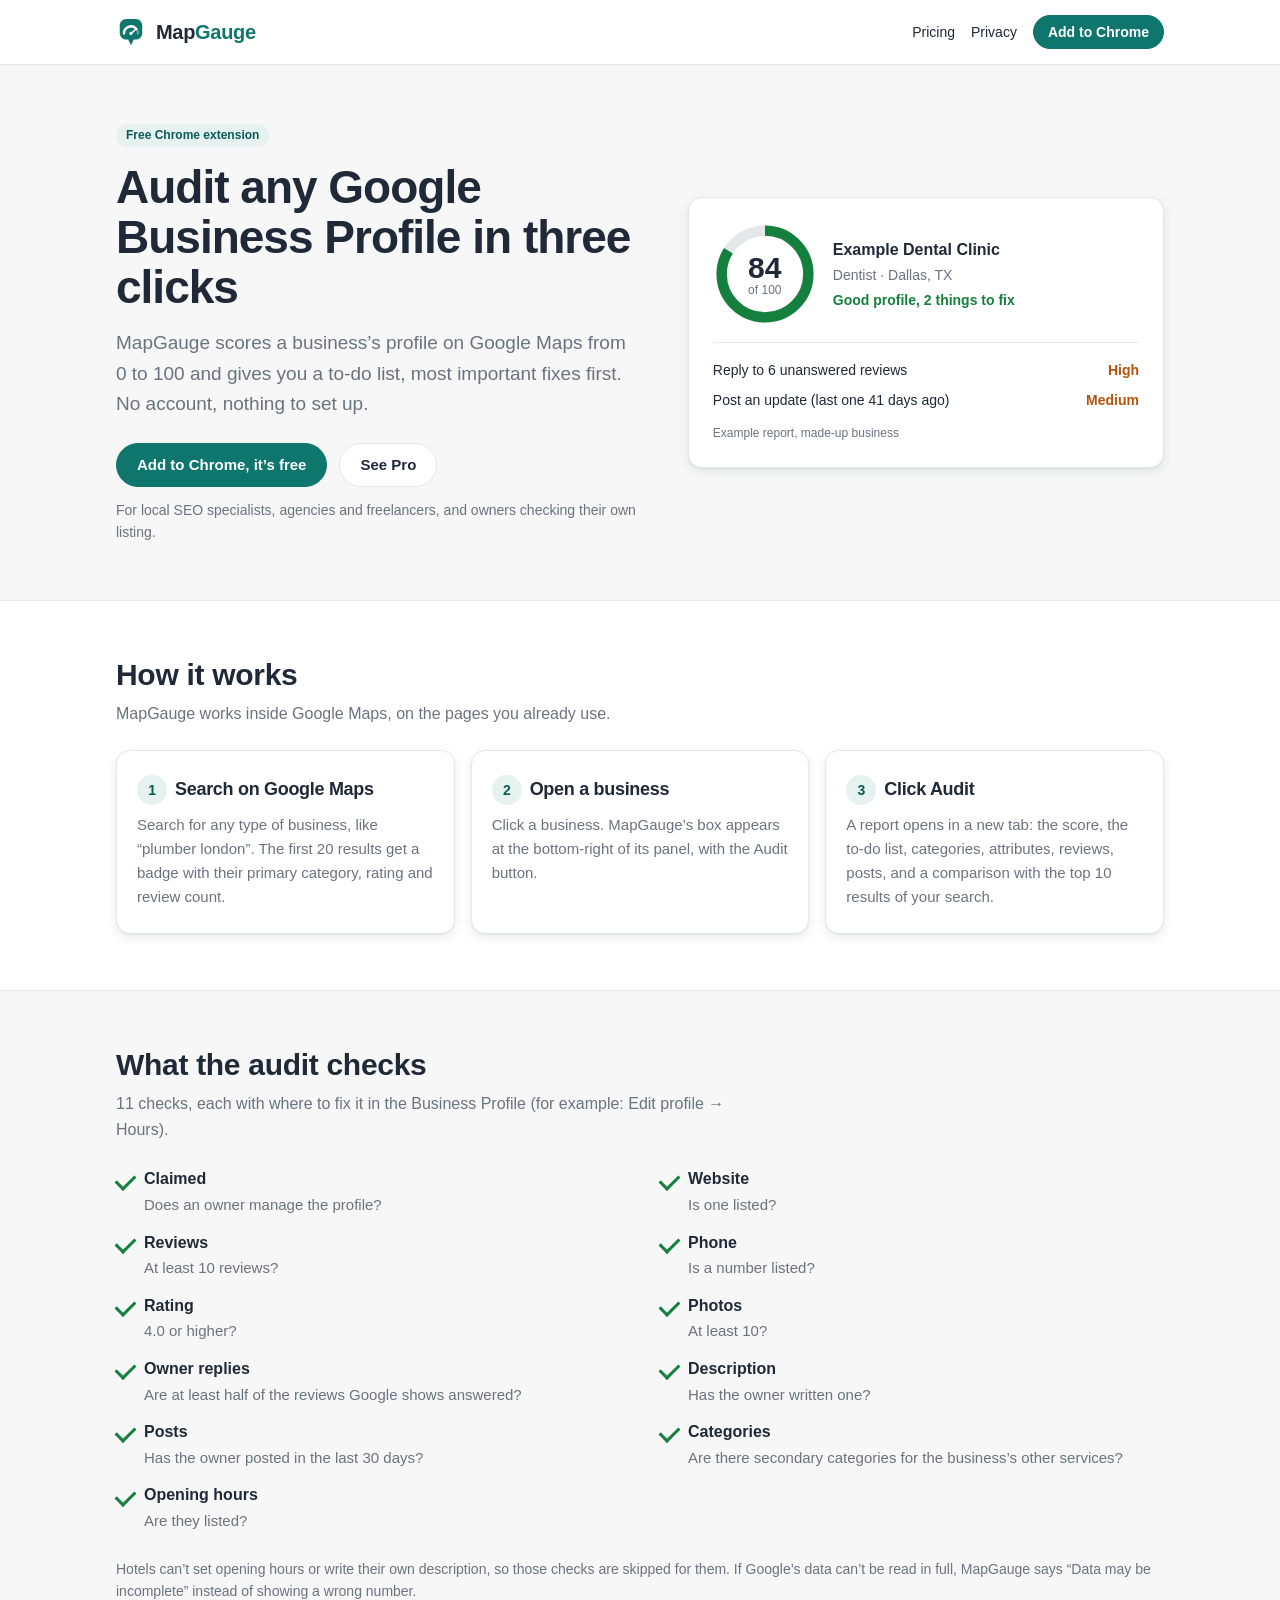
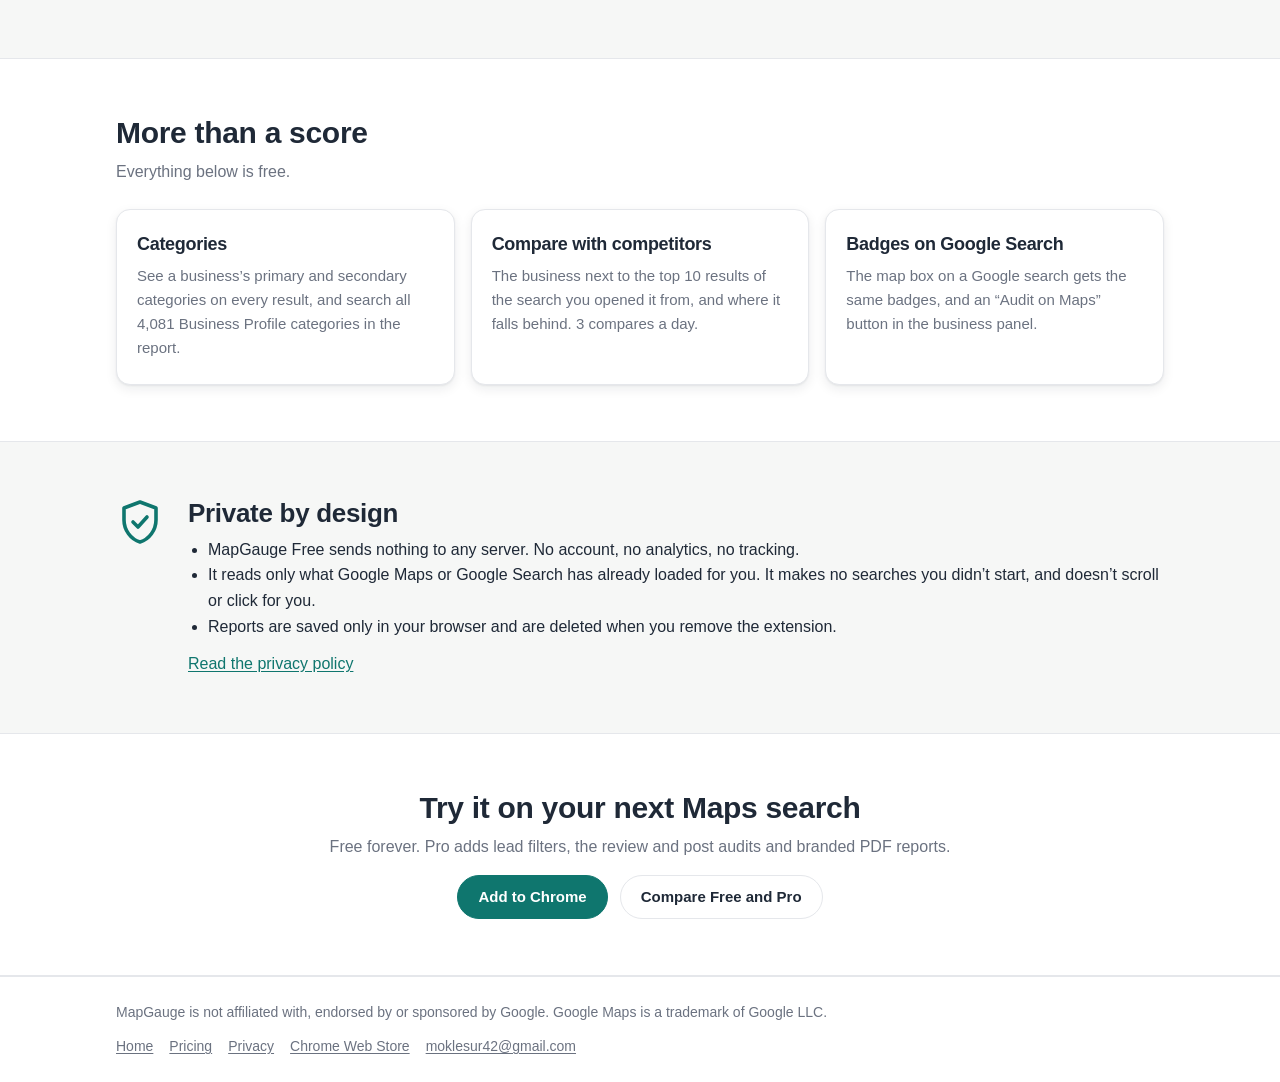
==== index.html @ 006e2885 "Publish the site from MapGauge 45601af" ====
<!doctype html>
<html lang="en">
<head>
  <meta charset="utf-8">
  <meta name="viewport" content="width=device-width, initial-scale=1">
  <meta name="color-scheme" content="light dark">
  <meta name="referrer" content="no-referrer">
  <title>MapGauge: Google Business Profile audit on Google Maps</title>
  <meta name="description" content="A free Chrome extension that scores any Google Business Profile from 0 to 100 on Google Maps and tells you what to fix first. No account, no tracking.">
  <link rel="icon" href="assets/icon-32.png" sizes="32x32">
  <link rel="apple-touch-icon" href="assets/icon-128.png">
  <link rel="stylesheet" href="assets/tokens.css">
  <link rel="stylesheet" href="site.css">
</head>
<body>
  <a class="skip" href="#main">Skip to content</a>
<header class="site-head">
  <div class="wrap">
    <a class="wm" href="./"><img src="assets/mapgauge-pin.svg" width="30" height="30" alt=""><span>Map<b>Gauge</b></span></a>
    <nav class="nav" aria-label="Main">
      <a href="pricing.html">Pricing</a>
      <a href="privacy.html">Privacy</a>
      <a class="btn primary small" href="https://chromewebstore.google.com/detail/imhdnnjecgkalcekgkhhnkkhgpeopabd">Add to Chrome</a>
    </nav>
  </div>
</header>

  <main id="main">
    <section class="hero">
      <div class="wrap">
        <div>
          <span class="pill">Free Chrome extension</span>
          <h1>Audit any Google Business Profile in three clicks</h1>
          <p class="lead">MapGauge scores a business’s profile on Google Maps from 0 to 100 and gives you a to-do list, most important fixes first. No account, nothing to set up.</p>
          <div class="actions">
            <a class="btn primary" href="https://chromewebstore.google.com/detail/imhdnnjecgkalcekgkhhnkkhgpeopabd">Add to Chrome, it’s free</a>
            <a class="btn" href="pricing.html">See Pro</a>
          </div>
          <p class="note">For local SEO specialists, agencies and freelancers, and owners checking their own listing.</p>
        </div>

        <figure class="card example" aria-label="Example report">
          <div class="example-head">
            <span class="ring-wrap" aria-hidden="true">
              <svg class="ring" viewBox="0 0 120 120">
                <circle class="track" cx="60" cy="60" r="50"/>
                <circle class="value" cx="60" cy="60" r="50" pathLength="100" stroke-dasharray="84 100"/>
              </svg>
              <span class="ring-label"><b>84</b><small>of 100</small></span>
            </span>
            <div>
              <b>Example Dental Clinic</b>
              <span class="muted">Dentist · Dallas, TX</span>
              <span class="good">Good profile, 2 things to fix</span>
            </div>
          </div>
          <ul class="todo">
            <li><span>Reply to 6 unanswered reviews</span><b>High</b></li>
            <li><span>Post an update (last one 41 days ago)</span><b>Medium</b></li>
          </ul>
          <figcaption>Example report, made-up business</figcaption>
        </figure>
      </div>
    </section>

    <section class="alt" aria-labelledby="how">
      <div class="wrap">
        <div class="section-head">
          <h2 id="how">How it works</h2>
          <p>MapGauge works inside Google Maps, on the pages you already use.</p>
        </div>
        <ol class="grid">
          <li class="card">
            <h3><span class="num">1</span>Search on Google Maps</h3>
            <p>Search for any type of business, like “plumber london”. The first 20 results get a badge with their primary category, rating and review count.</p>
          </li>
          <li class="card">
            <h3><span class="num">2</span>Open a business</h3>
            <p>Click a business. MapGauge’s box appears at the bottom-right of its panel, with the Audit button.</p>
          </li>
          <li class="card">
            <h3><span class="num">3</span>Click Audit</h3>
            <p>A report opens in a new tab: the score, the to-do list, categories, attributes, reviews, posts, and a comparison with the top 10 results of your search.</p>
          </li>
        </ol>
      </div>
    </section>

    <section aria-labelledby="checks">
      <div class="wrap">
        <div class="section-head">
          <h2 id="checks">What the audit checks</h2>
          <p>11 checks, each with where to fix it in the Business Profile (for example: Edit profile → Hours).</p>
        </div>
        <ul class="checks">
          <li><b>Claimed</b><span>Does an owner manage the profile?</span></li>
          <li><b>Reviews</b><span>At least 10 reviews?</span></li>
          <li><b>Rating</b><span>4.0 or higher?</span></li>
          <li><b>Owner replies</b><span>Are at least half of the reviews Google shows answered?</span></li>
          <li><b>Posts</b><span>Has the owner posted in the last 30 days?</span></li>
          <li><b>Opening hours</b><span>Are they listed?</span></li>
          <li><b>Website</b><span>Is one listed?</span></li>
          <li><b>Phone</b><span>Is a number listed?</span></li>
          <li><b>Photos</b><span>At least 10?</span></li>
          <li><b>Description</b><span>Has the owner written one?</span></li>
          <li><b>Categories</b><span>Are there secondary categories for the business’s other services?</span></li>
        </ul>
        <p class="note">Hotels can’t set opening hours or write their own description, so those checks are skipped for them. If Google’s data can’t be read in full, MapGauge says “Data may be incomplete” instead of showing a wrong number.</p>
      </div>
    </section>

    <section class="alt" aria-labelledby="more">
      <div class="wrap">
        <div class="section-head">
          <h2 id="more">More than a score</h2>
          <p>Everything below is free.</p>
        </div>
        <ul class="grid">
          <li class="card">
            <h3>Categories</h3>
            <p>See a business’s primary and secondary categories on every result, and search all 4,081 Business Profile categories in the report.</p>
          </li>
          <li class="card">
            <h3>Compare with competitors</h3>
            <p>The business next to the top 10 results of the search you opened it from, and where it falls behind. 3 compares a day.</p>
          </li>
          <li class="card">
            <h3>Badges on Google Search</h3>
            <p>The map box on a Google search gets the same badges, and an “Audit on Maps” button in the business panel.</p>
          </li>
        </ul>
      </div>
    </section>

    <section class="privacy-band" aria-labelledby="private">
      <div class="wrap">
        <svg class="shield" viewBox="0 0 24 24" aria-hidden="true"><path d="M12 2 4 5v6c0 5 3.4 9.7 8 11 4.6-1.3 8-6 8-11V5l-8-3z"/><path d="m8.5 12 2.5 2.5 4.5-5"/></svg>
        <div>
          <h2 id="private">Private by design</h2>
          <ul>
            <li>MapGauge Free sends nothing to any server. No account, no analytics, no tracking.</li>
            <li>It reads only what Google Maps or Google Search has already loaded for you. It makes no searches you didn’t start, and doesn’t scroll or click for you.</li>
            <li>Reports are saved only in your browser and are deleted when you remove the extension.</li>
          </ul>
          <a href="privacy.html">Read the privacy policy</a>
        </div>
      </div>
    </section>

    <section class="alt cta" aria-labelledby="start">
      <div class="wrap">
        <h2 id="start">Try it on your next Maps search</h2>
        <p class="muted">Free forever. Pro adds lead filters, the review and post audits and branded PDF reports.</p>
        <div class="actions">
          <a class="btn primary" href="https://chromewebstore.google.com/detail/imhdnnjecgkalcekgkhhnkkhgpeopabd">Add to Chrome</a>
          <a class="btn" href="pricing.html">Compare Free and Pro</a>
        </div>
      </div>
    </section>
  </main>

  <footer class="site-foot">
  <div class="wrap">
    <span>MapGauge is not affiliated with, endorsed by or sponsored by Google. Google Maps is a trademark of Google LLC.</span>
    <nav aria-label="Footer">
      <a href="./">Home</a>
      <a href="pricing.html">Pricing</a>
      <a href="privacy.html">Privacy</a>
      <a href="https://chromewebstore.google.com/detail/imhdnnjecgkalcekgkhhnkkhgpeopabd">Chrome Web Store</a>
      <a href="mailto:moklesur42@gmail.com">moklesur42@gmail.com</a>
    </nav>
  </div>
</footer>
</body>
</html>
---- assets/tokens.css ----
/* MapGauge design tokens: shared by the extension (badges, popup, report page) and later the website.
   Plain CSS variables, no build step. Light by default, dark via system setting or data-theme.
   :host makes the light values work inside the Shadow DOM of badges injected into Google Maps
   (always light there, to match the Maps results list). */
:root, :host {
  /* Brand */
  --mg-brand: #0F766E;
  --mg-brand-strong: #0B5A54;
  --mg-brand-soft: #E6F2F0;
  --mg-on-brand: #FFFFFF;
  --mg-brand-on-ink: #5FD0C2; /* brand text on an --mg-ink background (the Maps tip) */

  /* Surfaces and text */
  --mg-bg: #F6F7F6;
  --mg-card: #FFFFFF;
  --mg-ink: #1F2937;
  --mg-muted: #6B7280;
  --mg-line: #E5E7EB;
  --mg-hover: #F3F4F6;

  /* Score / status */
  --mg-good: #15803D;  --mg-good-soft: #E7F6EC;
  --mg-ok:   #B45309;  --mg-ok-soft:   #FDF3E3;
  --mg-bad:  #B91C1C;  --mg-bad-soft:  #FBEAEA;
  --mg-star: #D97706;

  /* Type: system fonts only (no remote fonts inside the extension) */
  --mg-font: -apple-system, BlinkMacSystemFont, "Segoe UI", Roboto, Helvetica, Arial, sans-serif;
  --mg-mono: ui-monospace, SFMono-Regular, Menlo, Consolas, monospace;
  --mg-text-xs: 11px; --mg-text-sm: 12px; --mg-text-md: 14px; --mg-text-lg: 16px; --mg-text-xl: 20px; --mg-text-2xl: 28px;

  /* Space, radius, shadow */
  --mg-s1: 4px; --mg-s2: 8px; --mg-s3: 12px; --mg-s4: 16px; --mg-s5: 24px; --mg-s6: 32px;
  --mg-r-sm: 6px; --mg-r-md: 10px; --mg-r-lg: 14px; --mg-r-pill: 999px;
  --mg-shadow: 0 1px 2px rgba(16,24,40,.06), 0 4px 12px rgba(16,24,40,.08);
}
@media (prefers-color-scheme: dark) {
  :root:not([data-theme="light"]) {
    --mg-brand: #2BB3A3; --mg-brand-strong: #5FD0C2; --mg-brand-soft: #123B37; --mg-on-brand: #04201D;
    --mg-bg: #121416; --mg-card: #1B1E21; --mg-ink: #E8EAED; --mg-muted: #9AA0A6; --mg-line: #2E3236; --mg-hover: #24282C;
    --mg-good: #4ADE80; --mg-good-soft: #143322; --mg-ok: #FBBF24; --mg-ok-soft: #3A2C10; --mg-bad: #F87171; --mg-bad-soft: #3B1717; --mg-star: #FBBF24;
    --mg-shadow: 0 1px 2px rgba(0,0,0,.4), 0 6px 16px rgba(0,0,0,.35);
  }
}
:root[data-theme="dark"] {
  --mg-brand: #2BB3A3; --mg-brand-strong: #5FD0C2; --mg-brand-soft: #123B37; --mg-on-brand: #04201D;
  --mg-bg: #121416; --mg-card: #1B1E21; --mg-ink: #E8EAED; --mg-muted: #9AA0A6; --mg-line: #2E3236; --mg-hover: #24282C;
  --mg-good: #4ADE80; --mg-good-soft: #143322; --mg-ok: #FBBF24; --mg-ok-soft: #3A2C10; --mg-bad: #F87171; --mg-bad-soft: #3B1717; --mg-star: #FBBF24;
  --mg-shadow: 0 1px 2px rgba(0,0,0,.4), 0 6px 16px rgba(0,0,0,.35);
}
---- site.css ----
/* MapGauge website: home, pricing and privacy. Colours, sizes and radii come from tokens.css
   (a copy of shared/tokens.css, added by scripts/build-site.js). No web fonts, no scripts. */
* { box-sizing: border-box; }
html { -webkit-text-size-adjust: 100%; }
body { margin: 0; background: var(--mg-bg); color: var(--mg-ink); font: var(--mg-text-lg)/1.6 var(--mg-font); }
a { color: var(--mg-brand); text-underline-offset: 2px; }
a:hover { color: var(--mg-brand-strong); }
img, svg { max-width: 100%; }
h1, h2, h3 { line-height: 1.2; letter-spacing: -.3px; }
p, ul, ol { margin: 0 0 var(--mg-s3); }
code { font: .9em var(--mg-mono); background: var(--mg-brand-soft); padding: 1px var(--mg-s1); border-radius: var(--mg-r-sm); overflow-wrap: anywhere; }
.muted { color: var(--mg-muted); }
.small { font-size: var(--mg-text-md); }
.wrap { max-width: 1080px; margin: 0 auto; padding: 0 var(--mg-s4); }
.skip { position: absolute; left: -999px; top: var(--mg-s2); padding: var(--mg-s2) var(--mg-s3); background: var(--mg-card); border-radius: var(--mg-r-sm); }
.skip:focus { left: var(--mg-s2); z-index: 1; }

/* Header */
.site-head { background: var(--mg-card); border-bottom: 1px solid var(--mg-line); }
.site-head .wrap { display: flex; align-items: center; gap: var(--mg-s4); min-height: 64px; flex-wrap: wrap; }
.wm { display: inline-flex; align-items: center; gap: 10px; color: var(--mg-ink); font-size: var(--mg-text-xl); font-weight: 800; letter-spacing: -.3px; text-decoration: none; }
.wm b { color: var(--mg-brand); }
.wm:hover { color: var(--mg-ink); }
.nav { display: flex; align-items: center; gap: var(--mg-s4); margin-left: auto; font-size: var(--mg-text-md); }
.nav a:not(.btn) { color: var(--mg-ink); text-decoration: none; font-weight: 500; }
.nav a:not(.btn):hover, .nav a[aria-current="page"] { color: var(--mg-brand); }

/* Buttons */
.btn { display: inline-block; padding: 11px 20px; border: 1px solid var(--mg-line); border-radius: var(--mg-r-pill); background: var(--mg-card); color: var(--mg-ink); font: 600 15px/1.3 var(--mg-font); text-decoration: none; text-align: center; }
.btn:hover { border-color: var(--mg-brand); color: var(--mg-brand-strong); }
.btn.primary { border-color: var(--mg-brand); background: var(--mg-brand); color: var(--mg-on-brand); }
.btn.primary:hover { border-color: var(--mg-brand-strong); background: var(--mg-brand-strong); color: var(--mg-on-brand); }
.btn.small { padding: 7px 14px; font-size: var(--mg-text-md); }
.btn:focus-visible, a:focus-visible { outline: 2px solid var(--mg-brand); outline-offset: 2px; }
.actions { display: flex; flex-wrap: wrap; gap: var(--mg-s3); align-items: center; }

.card { background: var(--mg-card); border: 1px solid var(--mg-line); border-radius: var(--mg-r-lg); box-shadow: var(--mg-shadow); }
.pill { display: inline-block; padding: 2px 10px; border-radius: var(--mg-r-pill); background: var(--mg-brand-soft); color: var(--mg-brand-strong); font-size: var(--mg-text-sm); font-weight: 600; }
section { padding: 56px 0; }
.section-head { max-width: 640px; margin-bottom: var(--mg-s5); }
.section-head h2 { margin: 0 0 var(--mg-s2); font-size: 30px; }
.section-head p { margin: 0; color: var(--mg-muted); }

/* Home: hero */
.hero .wrap { display: grid; grid-template-columns: 1.1fr 1fr; gap: 48px; align-items: center; }
.hero h1 { margin: var(--mg-s4) 0; font-size: 46px; line-height: 1.08; letter-spacing: -1px; }
.lead { margin: 0 0 var(--mg-s5); font-size: 19px; color: var(--mg-muted); max-width: 32em; }
.note { margin: var(--mg-s3) 0 0; font-size: var(--mg-text-md); color: var(--mg-muted); }

/* Example report (pure HTML/CSS, no screenshot) */
.example { margin: 0; padding: var(--mg-s5); }
.example-head { display: flex; align-items: center; gap: var(--mg-s4); padding-bottom: var(--mg-s4); border-bottom: 1px solid var(--mg-line); }
.example-head > div { display: grid; gap: 2px; font-size: var(--mg-text-md); }
.example-head b { font-size: var(--mg-text-lg); }
.good { color: var(--mg-good); font-weight: 600; }
.todo { list-style: none; margin: var(--mg-s4) 0 var(--mg-s3); padding: 0; display: grid; gap: var(--mg-s2); font-size: var(--mg-text-md); }
.todo li { display: flex; justify-content: space-between; gap: var(--mg-s3); }
.todo b { color: var(--mg-ok); }
.example figcaption { font-size: var(--mg-text-sm); color: var(--mg-muted); }
.ring-wrap { position: relative; flex: none; width: 104px; height: 104px; }
.ring { width: 100%; height: 100%; transform: rotate(-90deg); }
.ring circle { fill: none; stroke-width: 12; }
.ring .track { stroke: var(--mg-line); }
.ring .value { stroke: var(--mg-good); }
.ring-label { position: absolute; inset: 0; display: grid; place-content: center; justify-items: center; line-height: 1.1; }
.ring-label b { font-size: 30px; }
.ring-label small { font-size: var(--mg-text-sm); color: var(--mg-muted); }

/* Home: grids */
.alt { background: var(--mg-card); border-block: 1px solid var(--mg-line); }
.grid { display: grid; grid-template-columns: repeat(3, 1fr); gap: var(--mg-s4); list-style: none; margin: 0; padding: 0; }
.grid > li { padding: var(--mg-s5) 20px; }
.grid h3 { margin: 0 0 var(--mg-s2); font-size: 18px; }
.grid p { margin: 0; color: var(--mg-muted); font-size: 15px; }
.num { display: inline-grid; place-items: center; width: 30px; height: 30px; margin-right: var(--mg-s2); border-radius: 50%; background: var(--mg-brand-soft); color: var(--mg-brand-strong); font-size: var(--mg-text-md); }
.checks { columns: 2; gap: 40px; margin: 0; padding: 0; list-style: none; }
.checks li { break-inside: avoid; padding: 0 0 var(--mg-s3) 28px; position: relative; }
.checks li::before { content: ""; position: absolute; left: 0; top: .45em; width: 16px; height: 9px; border: solid var(--mg-good); border-width: 0 0 3px 3px; transform: rotate(-45deg); }
.checks b { display: block; }
.checks span { color: var(--mg-muted); font-size: 15px; }

/* Privacy band */
.privacy-band .wrap { display: flex; gap: var(--mg-s5); align-items: flex-start; }
.shield { flex: none; width: 48px; height: 48px; fill: none; stroke: var(--mg-brand); stroke-width: 1.8; stroke-linecap: round; stroke-linejoin: round; }
.privacy-band h2 { margin: 0 0 var(--mg-s2); font-size: 26px; }
.privacy-band ul { margin: 0 0 var(--mg-s3); padding-left: 20px; }

/* CTA */
.cta { text-align: center; }
.cta h2 { margin: 0 0 var(--mg-s2); font-size: 30px; }
.cta .actions { justify-content: center; margin-top: var(--mg-s4); }

/* Pricing */
.page-head { padding: 48px 0 var(--mg-s5); text-align: center; }
.page-head h1 { margin: 0 0 var(--mg-s2); font-size: 40px; letter-spacing: -.8px; }
.page-head p { margin: 0 auto; max-width: 36em; color: var(--mg-muted); }
.plans { display: grid; grid-template-columns: repeat(2, minmax(0, 420px)); justify-content: center; gap: var(--mg-s5); padding: 0 0 var(--mg-s5); }
.plan { display: flex; flex-direction: column; padding: var(--mg-s6) 28px; }
.plan.pro { border: 2px solid var(--mg-brand); }
.plan-head { display: flex; align-items: center; justify-content: space-between; gap: var(--mg-s3); }
.plan h2 { margin: 0; font-size: 24px; }
.price { margin: var(--mg-s4) 0 0; font-size: 44px; font-weight: 800; letter-spacing: -1px; line-height: 1; }
.price small { font-size: var(--mg-text-lg); font-weight: 500; color: var(--mg-muted); letter-spacing: 0; }
.price-note { margin: var(--mg-s2) 0 var(--mg-s5); color: var(--mg-muted); font-size: 15px; }
.features { list-style: none; margin: 0 0 var(--mg-s5); padding: 0; display: grid; gap: 10px; font-size: 15px; }
.features li { position: relative; padding-left: 26px; }
.features li::before { content: ""; position: absolute; left: 2px; top: .4em; width: 12px; height: 7px; border: solid var(--mg-good); border-width: 0 0 2.5px 2.5px; transform: rotate(-45deg); }
.plan .btn { margin-top: auto; }
.plan .after { margin: var(--mg-s3) 0 0; font-size: var(--mg-text-md); color: var(--mg-muted); text-align: center; }
.faq { max-width: 720px; margin: 0 auto; padding: var(--mg-s5) 0 56px; }
.faq h2 { font-size: 26px; margin: 0 0 var(--mg-s4); }
.faq details { padding: var(--mg-s4) 20px; margin-bottom: var(--mg-s3); }
.faq summary { cursor: pointer; font-weight: 600; }
.faq details p { margin: var(--mg-s2) 0 0; color: var(--mg-muted); font-size: 15px; }

/* Privacy policy */
.policy { max-width: 760px; margin: 0 auto; padding: var(--mg-s6) var(--mg-s4) 56px; }
.policy h1 { font-size: var(--mg-text-2xl); margin: 0 0 var(--mg-s1); }
.policy h2 { font-size: var(--mg-text-xl); margin: 0 0 var(--mg-s3); }
.policy li + li { margin-top: var(--mg-s1); }
.policy .muted { font-size: var(--mg-text-md); }
.policy .card { padding: var(--mg-s5) var(--mg-s4); margin-bottom: var(--mg-s4); }
.policy .card > :last-child { margin-bottom: 0; }
.summary { background: var(--mg-good-soft); border-left: 4px solid var(--mg-good); border-radius: var(--mg-r-md); padding: var(--mg-s4); margin: var(--mg-s5) 0; }
.summary p:last-child { margin-bottom: 0; }
.table-wrap { overflow-x: auto; margin-bottom: var(--mg-s3); }
table { width: 100%; border-collapse: collapse; font-size: var(--mg-text-md); }
th, td { text-align: left; vertical-align: top; padding: var(--mg-s2) var(--mg-s3); border-bottom: 1px solid var(--mg-line); }
th { color: var(--mg-muted); font-weight: 600; }
tr:last-child td { border-bottom: 0; }

/* Footer */
.site-foot { border-top: 1px solid var(--mg-line); background: var(--mg-card); padding: var(--mg-s5) 0; font-size: var(--mg-text-md); color: var(--mg-muted); }
.site-foot .wrap { display: flex; flex-wrap: wrap; justify-content: space-between; gap: var(--mg-s3) var(--mg-s5); }
.site-foot nav { display: flex; flex-wrap: wrap; gap: var(--mg-s4); }
.site-foot a { color: var(--mg-muted); }
.site-foot a:hover { color: var(--mg-brand); }

/* Tablet and phone */
@media (max-width: 860px) {
  .hero .wrap { grid-template-columns: 1fr; gap: var(--mg-s6); }
  .hero h1 { font-size: 36px; }
  .grid { grid-template-columns: 1fr; }
  .checks { columns: 1; }
  .plans { grid-template-columns: minmax(0, 480px); }
}
@media (max-width: 520px) {
  section { padding: 40px 0; }
  .hero h1 { font-size: 31px; }
  .lead { font-size: 17px; }
  .section-head h2, .cta h2 { font-size: 25px; }
  .page-head h1 { font-size: 31px; }
  .site-head .wrap { padding-top: var(--mg-s3); }
  .nav { gap: var(--mg-s3); margin-left: 0; width: 100%; padding-bottom: var(--mg-s3); }
  .nav .btn { margin-left: auto; }
  .privacy-band .wrap { flex-direction: column; gap: var(--mg-s3); }
  .actions .btn { flex: 1 1 100%; }
}
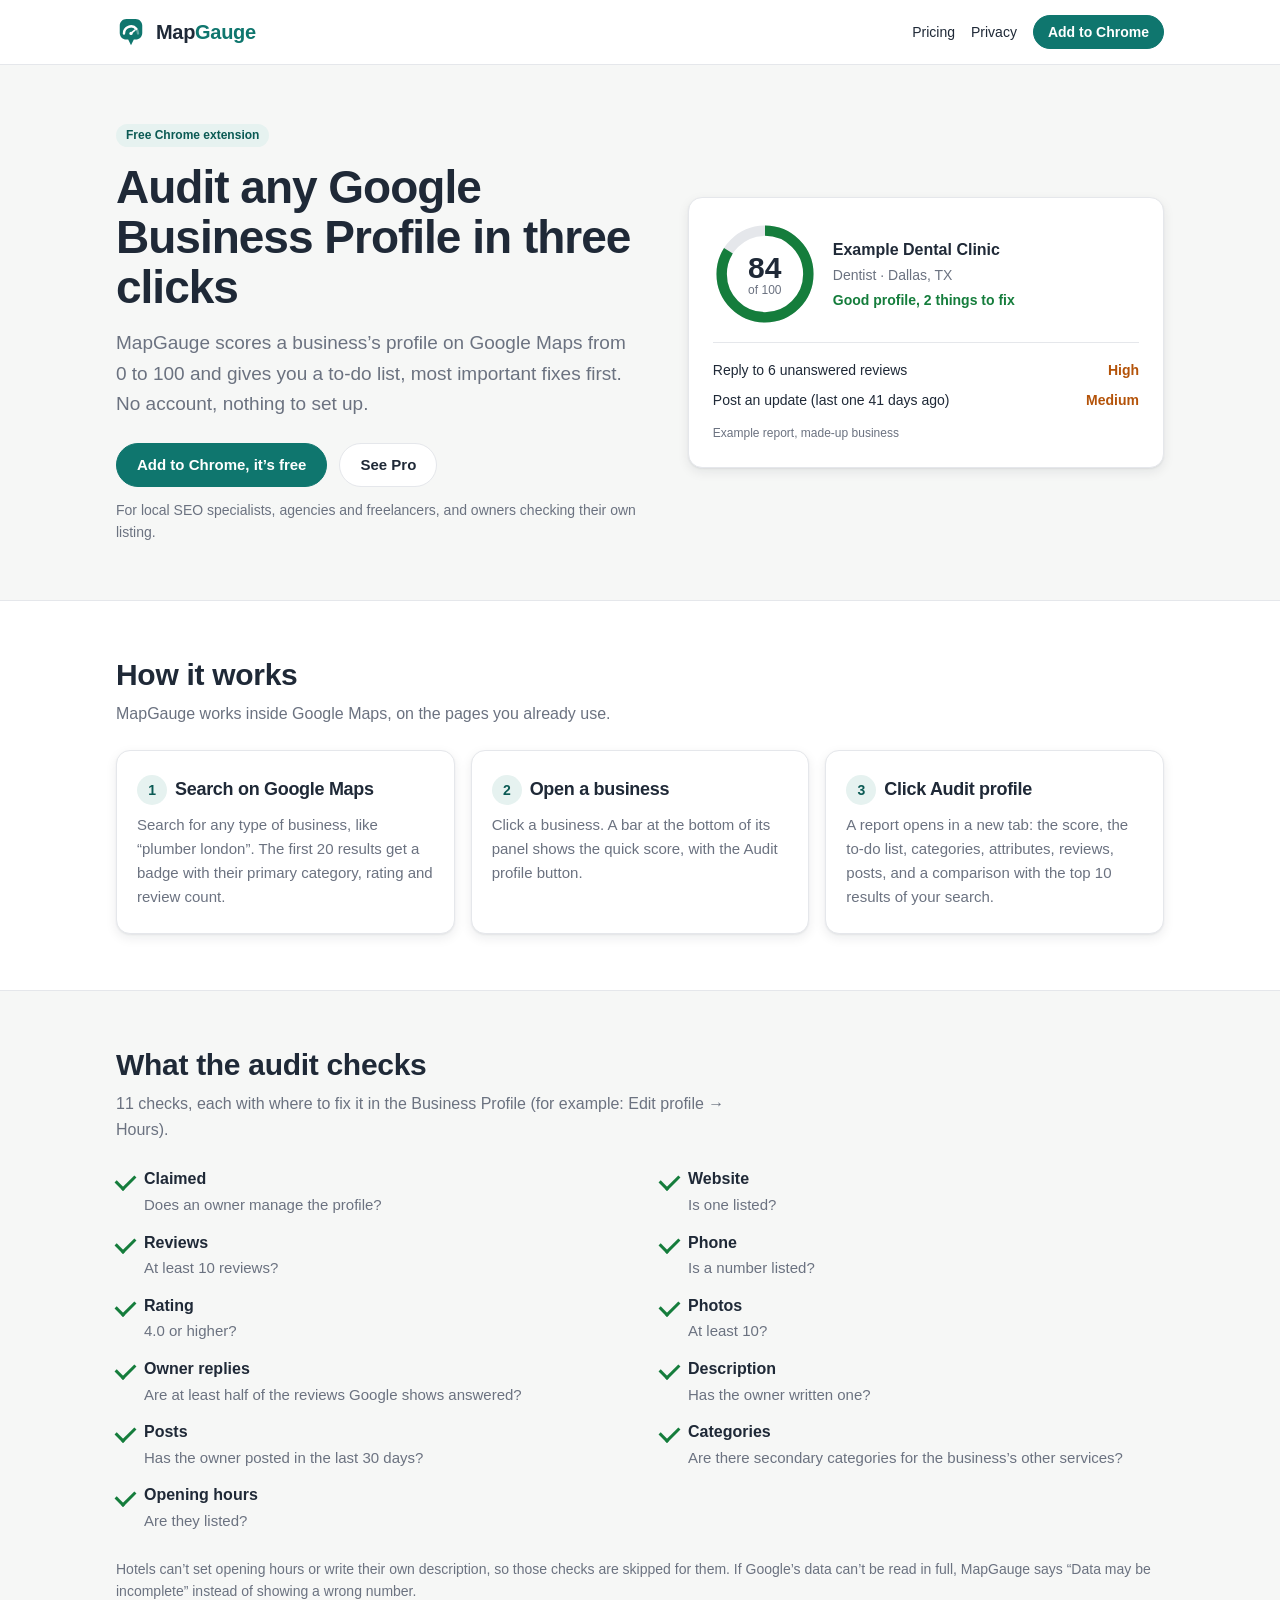
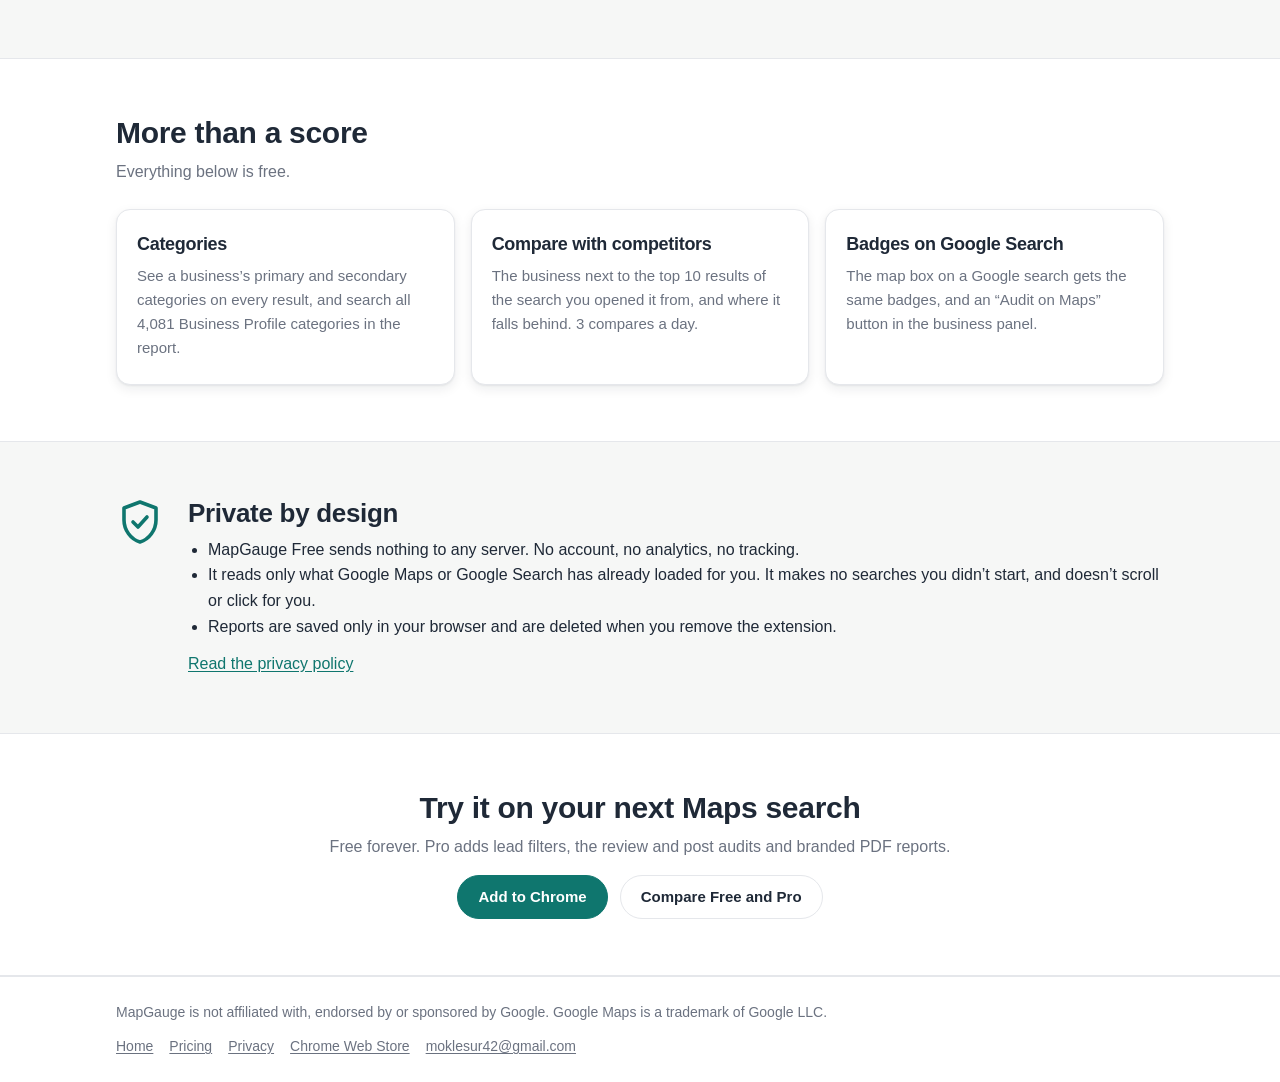
==== commit 19c38fa7: "Publish the site from MapGauge 5ba3e30" ====
--- a/index.html
+++ b/index.html
@@ -76,10 +76,10 @@
           </li>
           <li class="card">
             <h3><span class="num">2</span>Open a business</h3>
-            <p>Click a business. MapGauge’s box appears at the bottom-right of its panel, with the Audit button.</p>
+            <p>Click a business. A bar at the bottom of its panel shows the quick score, with the Audit profile button.</p>
           </li>
           <li class="card">
-            <h3><span class="num">3</span>Click Audit</h3>
+            <h3><span class="num">3</span>Click Audit profile</h3>
             <p>A report opens in a new tab: the score, the to-do list, categories, attributes, reviews, posts, and a comparison with the top 10 results of your search.</p>
           </li>
         </ol>
--- a/assets/tokens.css
+++ b/assets/tokens.css
@@ -19,10 +19,12 @@
   --mg-hover: #F3F4F6;
 
   /* Score / status */
-  --mg-good: #15803D;  --mg-good-soft: #E7F6EC;
+  --mg-good: #157D3C;  --mg-good-soft: #E7F6EC; /* good text on good-soft is 4.66:1 (12 px text needs 4.5:1) */
   --mg-ok:   #B45309;  --mg-ok-soft:   #FDF3E3;
   --mg-bad:  #B91C1C;  --mg-bad-soft:  #FBEAEA;
   --mg-star: #D97706;
+  /* A competitor's pin on the Grid scan map: apart from the brand and the rank colours */
+  --mg-pin: #7C3AED; --mg-on-pin: #FFFFFF;
 
   /* Type: system fonts only (no remote fonts inside the extension) */
   --mg-font: -apple-system, BlinkMacSystemFont, "Segoe UI", Roboto, Helvetica, Arial, sans-serif;
@@ -32,6 +34,12 @@
   /* Space, radius, shadow */
   --mg-s1: 4px; --mg-s2: 8px; --mg-s3: 12px; --mg-s4: 16px; --mg-s5: 24px; --mg-s6: 32px;
   --mg-r-sm: 6px; --mg-r-md: 10px; --mg-r-lg: 14px; --mg-r-pill: 999px;
+  /* Mini score rings (the Audit profile pill and box): size, stroke (in the 36-unit viewBox) and the number
+     inside. Sized so a 3-digit score ("100") keeps clear space inside the ring. */
+  --mg-ring-sm: 36px; --mg-ring-md: 40px; --mg-ring-stroke: 3;
+  --mg-ring-text-sm: 10px; --mg-ring-text-md: var(--mg-text-xs);
+  /* The Audit profile bar on Google Maps: its width when there is no panel to follow (Google's panel is about 408 px). */
+  --mg-bar-width: 408px;
   --mg-shadow: 0 1px 2px rgba(16,24,40,.06), 0 4px 12px rgba(16,24,40,.08);
 }
 @media (prefers-color-scheme: dark) {
@@ -39,6 +47,7 @@
     --mg-brand: #2BB3A3; --mg-brand-strong: #5FD0C2; --mg-brand-soft: #123B37; --mg-on-brand: #04201D;
     --mg-bg: #121416; --mg-card: #1B1E21; --mg-ink: #E8EAED; --mg-muted: #9AA0A6; --mg-line: #2E3236; --mg-hover: #24282C;
     --mg-good: #4ADE80; --mg-good-soft: #143322; --mg-ok: #FBBF24; --mg-ok-soft: #3A2C10; --mg-bad: #F87171; --mg-bad-soft: #3B1717; --mg-star: #FBBF24;
+    --mg-pin: #A78BFA; --mg-on-pin: #1E1035;
     --mg-shadow: 0 1px 2px rgba(0,0,0,.4), 0 6px 16px rgba(0,0,0,.35);
   }
 }
@@ -46,5 +55,6 @@
   --mg-brand: #2BB3A3; --mg-brand-strong: #5FD0C2; --mg-brand-soft: #123B37; --mg-on-brand: #04201D;
   --mg-bg: #121416; --mg-card: #1B1E21; --mg-ink: #E8EAED; --mg-muted: #9AA0A6; --mg-line: #2E3236; --mg-hover: #24282C;
   --mg-good: #4ADE80; --mg-good-soft: #143322; --mg-ok: #FBBF24; --mg-ok-soft: #3A2C10; --mg-bad: #F87171; --mg-bad-soft: #3B1717; --mg-star: #FBBF24;
+  --mg-pin: #A78BFA; --mg-on-pin: #1E1035;
   --mg-shadow: 0 1px 2px rgba(0,0,0,.4), 0 6px 16px rgba(0,0,0,.35);
 }
--- a/site.css
+++ b/site.css
@@ -117,6 +117,7 @@
 .policy { max-width: 760px; margin: 0 auto; padding: var(--mg-s6) var(--mg-s4) 56px; }
 .policy h1 { font-size: var(--mg-text-2xl); margin: 0 0 var(--mg-s1); }
 .policy h2 { font-size: var(--mg-text-xl); margin: 0 0 var(--mg-s3); }
+.policy h3 { font-size: var(--mg-text-lg); margin: var(--mg-s4) 0 var(--mg-s2); }
 .policy li + li { margin-top: var(--mg-s1); }
 .policy .muted { font-size: var(--mg-text-md); }
 .policy .card { padding: var(--mg-s5) var(--mg-s4); margin-bottom: var(--mg-s4); }
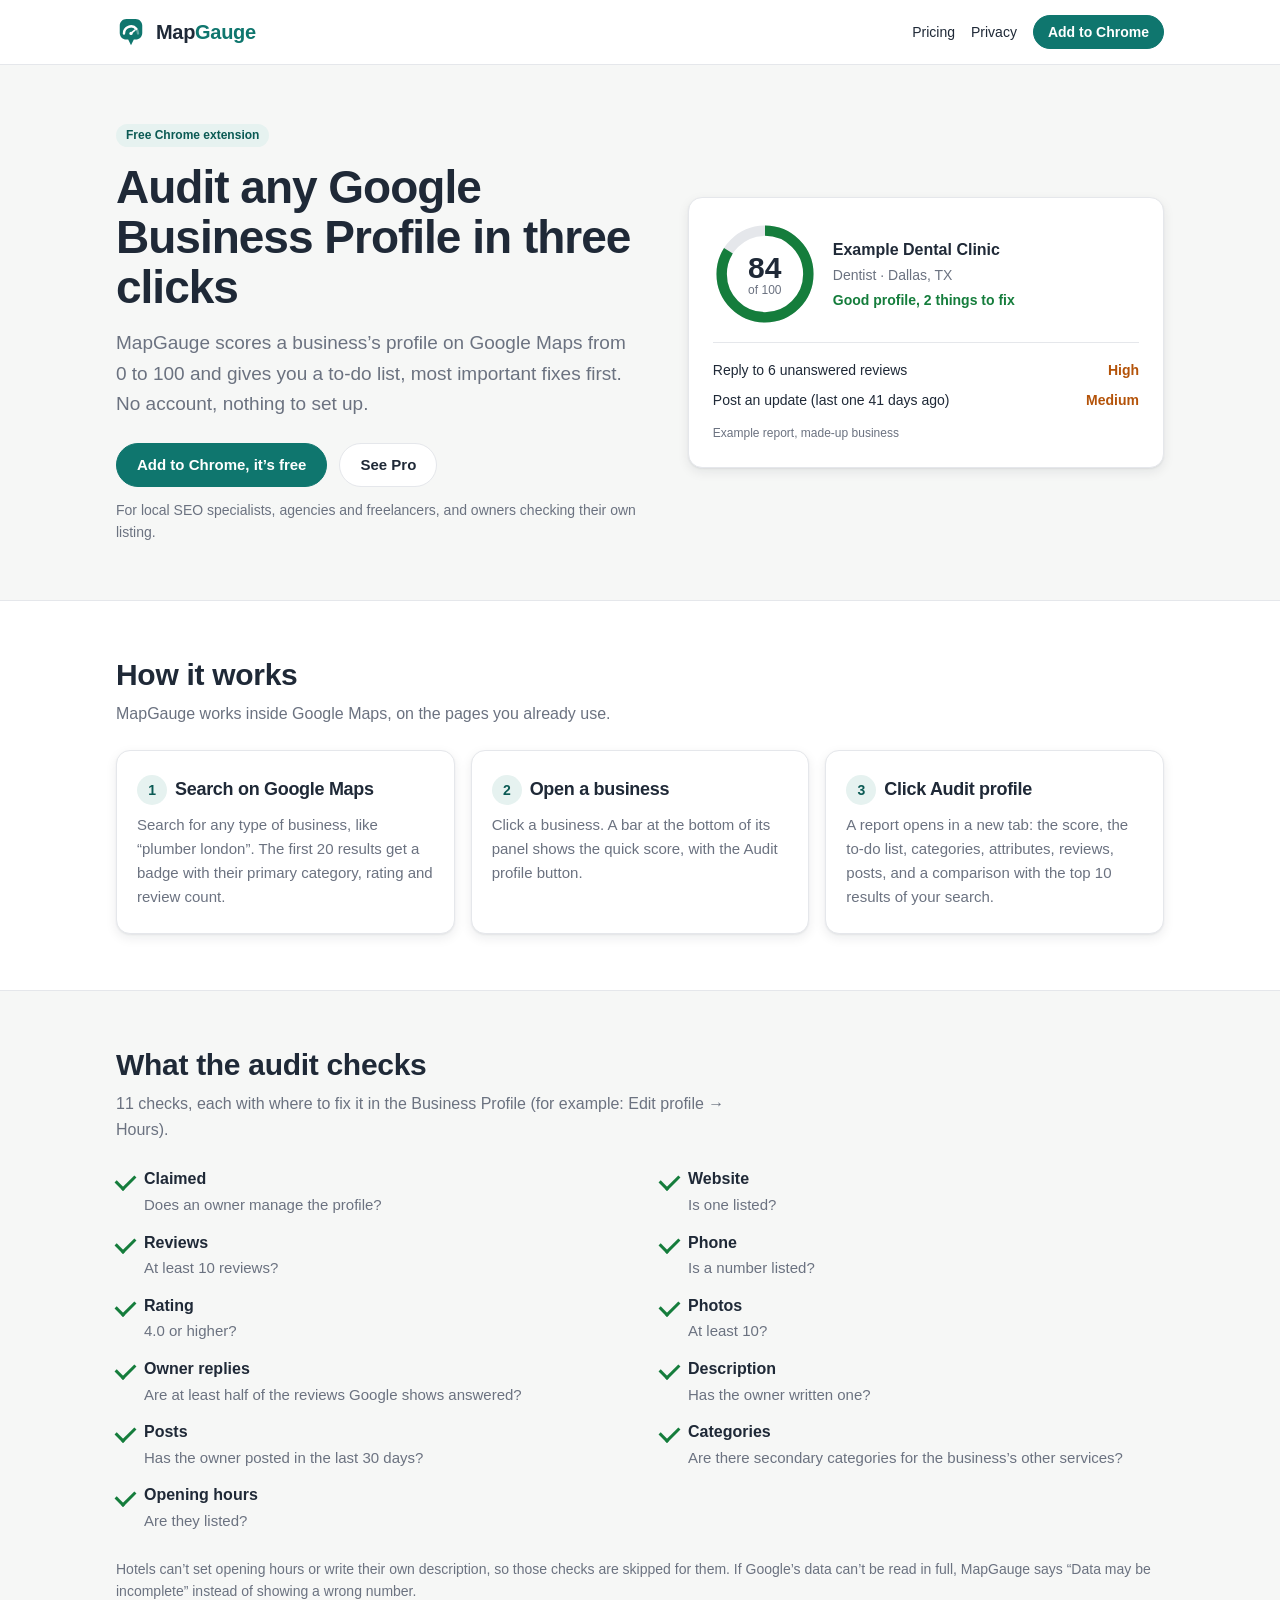
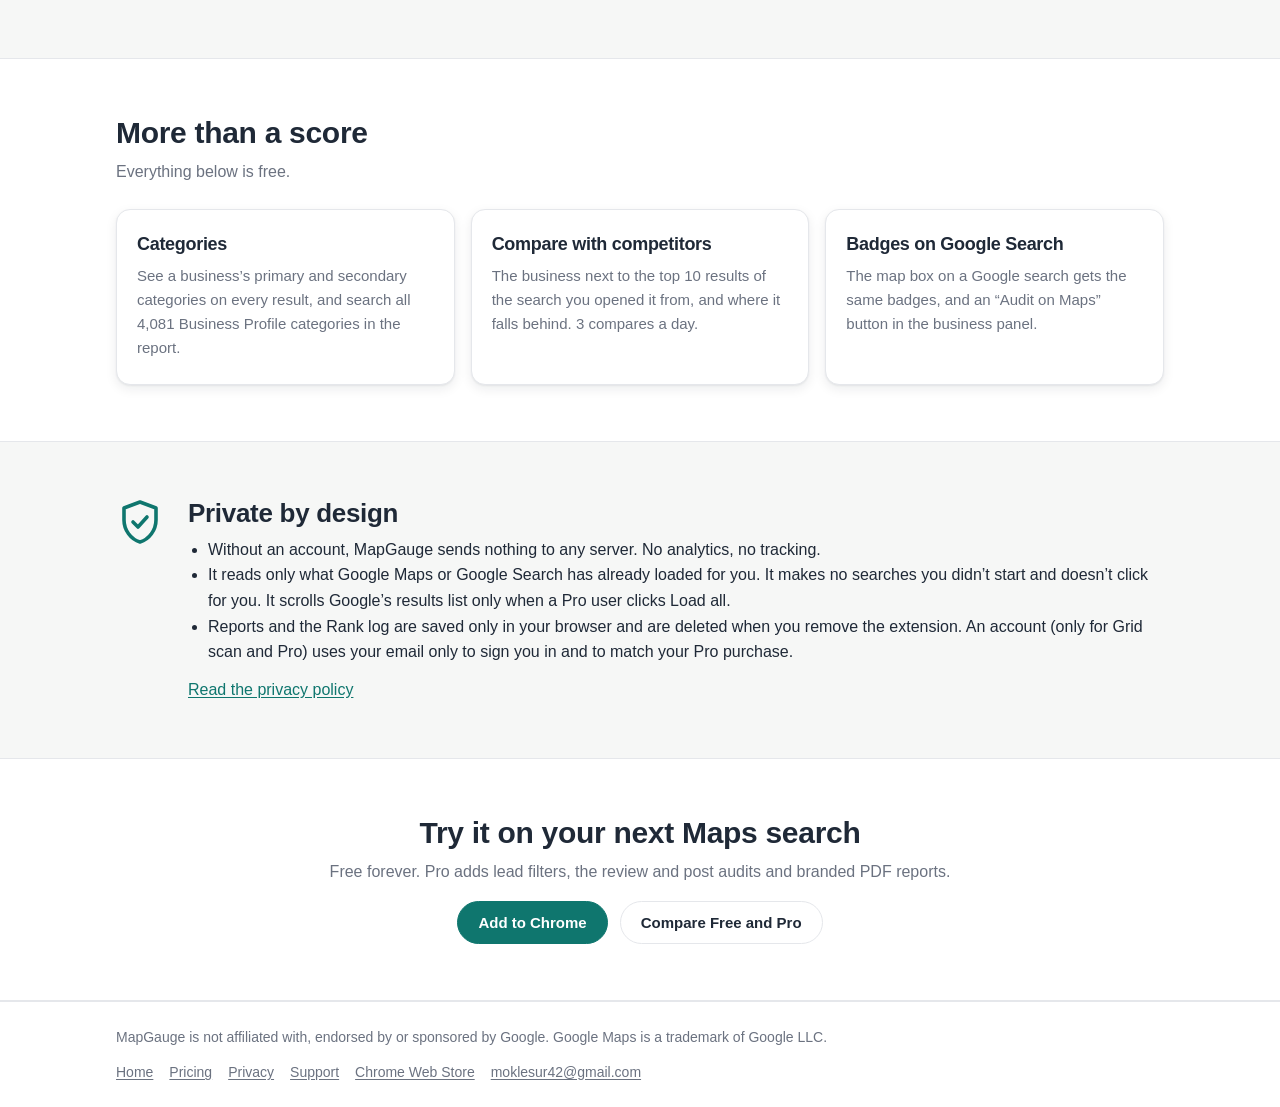
==== commit de4febf6: "Publish the site from MapGauge 920644b" ====
--- a/index.html
+++ b/index.html
@@ -138,9 +138,9 @@
         <div>
           <h2 id="private">Private by design</h2>
           <ul>
-            <li>MapGauge Free sends nothing to any server. No account, no analytics, no tracking.</li>
-            <li>It reads only what Google Maps or Google Search has already loaded for you. It makes no searches you didn’t start, and doesn’t scroll or click for you.</li>
-            <li>Reports are saved only in your browser and are deleted when you remove the extension.</li>
+            <li>Without an account, MapGauge sends nothing to any server. No analytics, no tracking.</li>
+            <li>It reads only what Google Maps or Google Search has already loaded for you. It makes no searches you didn’t start and doesn’t click for you. It scrolls Google’s results list only when a Pro user clicks Load all.</li>
+            <li>Reports and the Rank log are saved only in your browser and are deleted when you remove the extension. An account (only for Grid scan and Pro) uses your email only to sign you in and to match your Pro purchase.</li>
           </ul>
           <a href="privacy.html">Read the privacy policy</a>
         </div>
@@ -166,6 +166,7 @@
       <a href="./">Home</a>
       <a href="pricing.html">Pricing</a>
       <a href="privacy.html">Privacy</a>
+      <a href="support.html">Support</a>
       <a href="https://chromewebstore.google.com/detail/imhdnnjecgkalcekgkhhnkkhgpeopabd">Chrome Web Store</a>
       <a href="mailto:moklesur42@gmail.com">moklesur42@gmail.com</a>
     </nav>
--- a/assets/tokens.css
+++ b/assets/tokens.css
@@ -29,7 +29,7 @@
   /* Type: system fonts only (no remote fonts inside the extension) */
   --mg-font: -apple-system, BlinkMacSystemFont, "Segoe UI", Roboto, Helvetica, Arial, sans-serif;
   --mg-mono: ui-monospace, SFMono-Regular, Menlo, Consolas, monospace;
-  --mg-text-xs: 11px; --mg-text-sm: 12px; --mg-text-md: 14px; --mg-text-lg: 16px; --mg-text-xl: 20px; --mg-text-2xl: 28px;
+  --mg-text-xs: 11px; --mg-text-sm: 12px; --mg-text-note: 12.5px; --mg-text-md: 14px; --mg-text-lg: 16px; --mg-text-xl: 20px; --mg-text-2xl: 28px;
 
   /* Space, radius, shadow */
   --mg-s1: 4px; --mg-s2: 8px; --mg-s3: 12px; --mg-s4: 16px; --mg-s5: 24px; --mg-s6: 32px;
